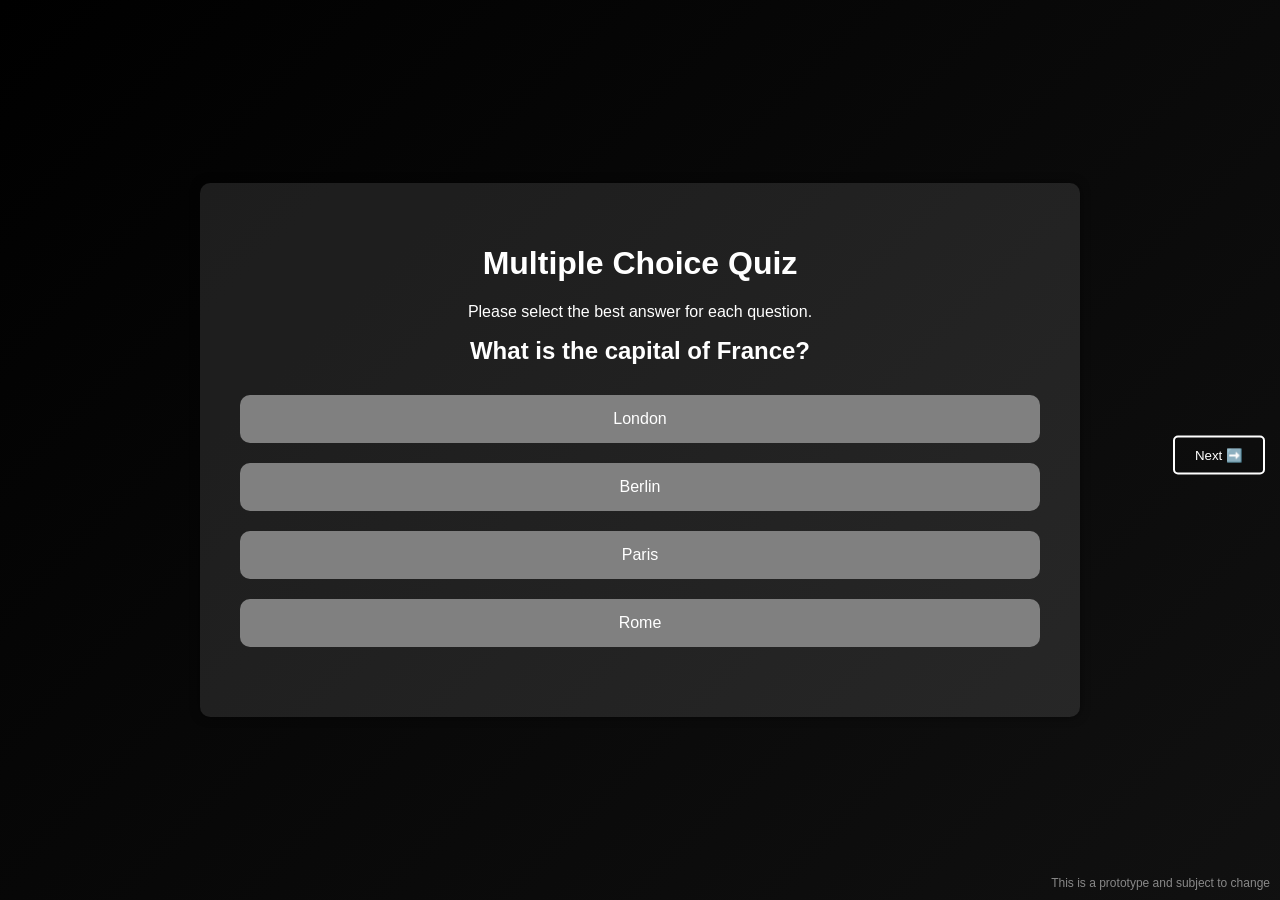
==== quiz.html @ 1c0ed104 "files added" ====
<!DOCTYPE html>
<html lang="en">
<head>
    <meta charset="UTF-8">
    <meta name="viewport" content="width=device-width, initial-scale=1.0">
    <title>Multiple Choice Quiz</title>
    <link rel="stylesheet" href="quiz.css">
</head>
<body>
    <div class="quiz-container">
        <h1>Multiple Choice Quiz</h1>
        <p>Please select the best answer for each question.</p>

        <form id="quiz-form" onsubmit="showFinalScore(event)">
            <div class="question-container" id="question1">
                <div class="question">What is the capital of France?</div>
                <ul class="options">
                    <li><label><input type="radio" name="q1" value="London"> London</label></li>
                    <li><label><input type="radio" name="q1" value="Berlin"> Berlin</label></li>
                    <li><label><input type="radio" name="q1" value="Paris"> Paris</label></li>
                    <li><label><input type="radio" name="q1" value="Rome"> Rome</label></li>
                </ul>
                <button type="button" class="nav-button next" onclick="showNextQuestion(1)">Next ➡️</button>
            </div>

            <div class="question-container" id="question2">
                <div class="question">Who painted the Mona Lisa?</div>
                <ul class="options">
                    <li><label><input type="radio" name="q2" value="Michelangelo"> Michelangelo</label></li>
                    <li><label><input type="radio" name="q2" value="Leonardo da Vinci"> Leonardo da Vinci</label></li>
                    <li><label><input type="radio" name="q2" value="Vincent van Gogh"> Vincent van Gogh</label></li>
                    <li><label><input type="radio" name="q2" value="Pablo Picasso"> Pablo Picasso</label></li>
                </ul>
                <button type="button" class="nav-button prev" onclick="showPreviousQuestion(2)">⬅️ Previous</button>
                <button type="button" class="nav-button next" onclick="showNextQuestion(2)">Next ➡️</button>
            </div>

            <div class="question-container" id="question3">
                <div class="question">What is the highest mountain in the world?</div>
                <ul class="options">
                    <li><label><input type="radio" name="q3" value="Mount Everest"> Mount Everest</label></li>
                    <li><label><input type="radio" name="q3" value="K2"> K2</label></li>
                    <li><label><input type="radio" name="q3" value="Kangchenjunga"> Kangchenjunga</label></li>
                    <li><label><input type="radio" name="q3" value="Lhotse"> Lhotse</label></li>
                </ul>
                <button type="button" class="nav-button prev" onclick="showPreviousQuestion(3)">⬅️ Previous</button>
                <button type="submit" class="submit-button">Submit Quiz</button>
            </div>

            <div id="final-score" class="final-score-container">
                <h2>Your Score: <span id="score"></span></h2>
                <h3>Percentage: <span id="percentage"></span>%</h3>
            </div>
        </form>
    </div>
    <div class="disclaimer">This is a prototype and subject to change</div>
    <script src="script.js"></script>
</body>
</html>
---- quiz.css ----
@font-face {
    font-family: 'SF Pro';
    src: url('C:\Users\cinda\Desktop\school\proj\SF-Pro-Display-Regular.otf') format('opentype');
}

body {
    font-family: 'SF Pro', sans-serif;
    margin: 0;
    padding: 0;
    background: linear-gradient(135deg, #000000 0%, #434343 100%);
    background-size: 400% 400%;
    color: white;
    height: 100vh;
    display: flex;
    justify-content: center;
    align-items: center;
    animation: gradientBackground 1800s ease infinite;
}

@keyframes gradientBackground {
    0% { background-position: 0% 50%; }
    50% { background-position: 100% 50%; }
    100% { background-position: 0% 50%; }
}

.quiz-container {
    text-align: center;
    background-color: rgba(255, 255, 255, 0.1);
    padding: 40px;
    border-radius: 10px;
    max-width: 800px;
    width: 100%;
    box-shadow: 0 0 10px rgba(0, 0, 0, 0.5);
}

.question-container {
    display: none;
    transition: opacity 0.5s ease-in-out;
}

.question {
    font-weight: bold;
    margin-bottom: 30px;
    font-size: 24px;
}

.options {
    list-style: none;
    padding: 0;
    margin-bottom: 30px;
}

.options li {
    margin-bottom: 20px;
}

.options label {
    display: block;
    background-color: grey;
    padding: 15px 20px;
    border-radius: 10px;
    cursor: pointer;
    transition: background-color 0.3s ease;
}

.options input[type="radio"] {
    display: none;
}

.options label.correct {
    background-color: green !important;
}

.options label.incorrect {
    background-color: red !important;
}

.nav-button, .submit-button {
    background-color: transparent;
    color: white;
    border: 2px solid white;
    padding: 10px 20px;
    margin: 5px;
    cursor: pointer;
    border-radius: 5px;
    position: absolute;
    top: 50%;
    transform: translateY(-50%);
}

.nav-button.next {
    right: 10px;
}

.nav-button.prev {
    left: 10px;
}

.submit-button {
    position: static;
    display: inline-block;
    margin-top: 20px;
}

.nav-button:hover, .submit-button:hover {
    background-color: rgba(255, 255, 255, 0.2);
}

.final-score-container {
    display: none;
    font-size: 24px;
    font-weight: bold;
}

.particle {
    position: absolute;
    width: 5px;
    height: 5px;
    background: white;
    border-radius: 50%;
}

.disclaimer {
    position: absolute;
    bottom: 10px;
    right: 10px;
    font-size: 12px;
    color: rgba(255, 255, 255, 0.5);
}
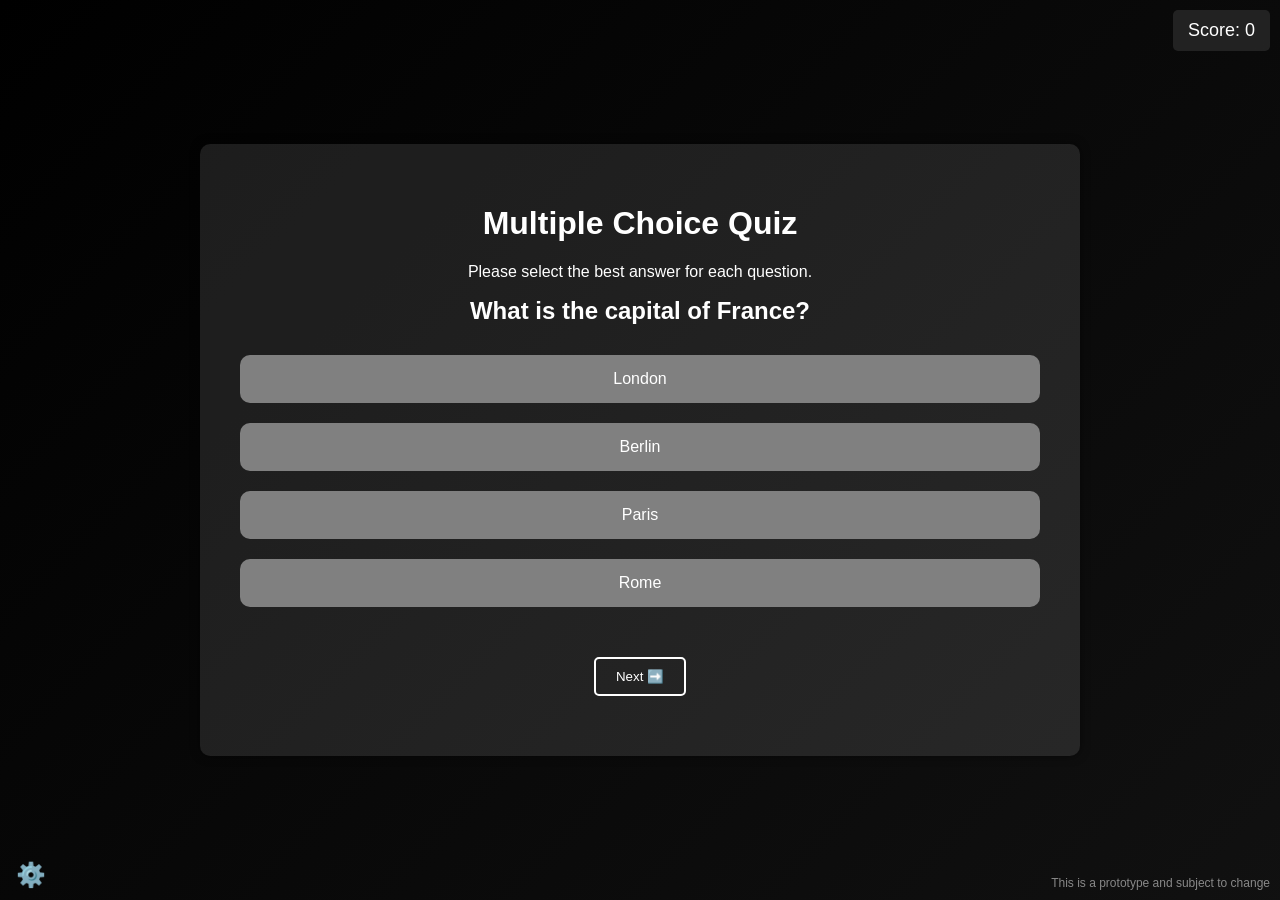
==== commit ce53a90c: "fixed QOL" ====
--- a/quiz.html
+++ b/quiz.html
@@ -7,6 +7,7 @@
     <link rel="stylesheet" href="quiz.css">
 </head>
 <body>
+    <div id="score-counter">Score: 0</div>
     <div class="quiz-container">
         <h1>Multiple Choice Quiz</h1>
         <p>Please select the best answer for each question.</p>
@@ -44,16 +45,44 @@
                     <li><label><input type="radio" name="q3" value="Lhotse"> Lhotse</label></li>
                 </ul>
                 <button type="button" class="nav-button prev" onclick="showPreviousQuestion(3)">⬅️ Previous</button>
-                <button type="submit" class="submit-button">Submit Quiz</button>
+                <button type="submit" class="submit-button" onclick="showFinalScore">Submit Quiz</button>
             </div>
-
+        </form>
             <div id="final-score" class="final-score-container">
                 <h2>Your Score: <span id="score"></span></h2>
                 <h3>Percentage: <span id="percentage"></span>%</h3>
             </div>
-        </form>
     </div>
     <div class="disclaimer">This is a prototype and subject to change</div>
+    
+    <!-- Config Button -->
+    <button id="config-button" onclick="toggleConfigPanel()">⚙️</button>
+
+    <!-- Config Panel -->
+    <div id="config-panel">
+        <!-- Close Button -->
+        <button id="config-close-button" onclick="toggleConfigPanel()">✖️</button>
+        <form id="login-form" onsubmit="authenticate(event)">
+            <h2>Admin Login</h2>
+            <input type="text" id="username" placeholder="Username" required>
+            <input type="password" id="password" placeholder="Password" required>
+            <button type="submit">Login</button>
+        </form>
+        <div id="config-content" style="display: none;">
+            <h2>Add New Question</h2>
+            <input type="text" id="new-question-text" placeholder="Question" required>
+            <!-- Input fields for options -->
+            <input type="text" id="new-option1" placeholder="Option 1" required>
+            <input type="text" id="new-option2" placeholder="Option 2" required>
+            <input type="text" id="new-option3" placeholder="Option 3" required>
+            <input type="text" id="new-option4" placeholder="Option 4" required>
+            <input type="text" id="new-question-answer" placeholder="Correct Answer" required>
+            <input type="text" id="new-question-reason" placeholder="Answer Explanation" required>
+            <button onclick="addNewQuestion()">Add Question</button>
+            <button onclick="logout()">Logout</button>
+        </div>
+    </div>
+
     <script src="script.js"></script>
 </body>
 </html>
--- a/quiz.css
+++ b/quiz.css
@@ -127,3 +127,106 @@
     font-size: 12px;
     color: rgba(255, 255, 255, 0.5);
 }
+
+#score-counter {
+    position: fixed;
+    top: 10px;
+    right: 10px;
+    font-size: 18px;
+    background-color: rgba(255, 255, 255, 0.1);
+    padding: 10px 15px;
+    border-radius: 5px;
+}
+
+#config-button {
+    position: fixed;
+    bottom: 10px;
+    left: 10px;
+    background-color: transparent;
+    color: white;
+    border: none;
+    font-size: 24px;
+    cursor: pointer;
+    transition: transform 0.3s ease;
+}
+
+#config-button:hover {
+    transform: rotate(90deg);
+}
+
+#config-panel {
+    position: fixed;
+    bottom: -100%;
+    left: 0;
+    width: 100%;
+    max-width: 400px; /* Increase the width to accommodate input fields */
+    background-color: rgba(0, 0, 0, 0.95);
+    color: white;
+    padding: 20px;
+    box-sizing: border-box;
+    transition: bottom 0.5s ease;
+    overflow-y: auto; /* Add scroll if content exceeds panel height */
+}
+
+#config-panel.open {
+    bottom: 0;
+}
+
+#config-panel h2 {
+    margin-top: 0;
+}
+
+#config-panel input {
+    width: 100%;
+    padding: 10px;
+    margin-bottom: 10px;
+    background-color: #333;
+    border: none;
+    color: white;
+    border-radius: 5px;
+    box-sizing: border-box; /* Ensure padding doesn't exceed container width */
+}
+
+#config-panel button {
+    width: 100%;
+    padding: 10px;
+    background-color: #555;
+    border: none;
+    color: white;
+    border-radius: 5px;
+    cursor: pointer;
+    margin-bottom: 10px;
+}
+
+#config-panel button:hover {
+    background-color: #777;
+}
+
+#config-close-button {
+    position: absolute;
+    top: 10px;
+    right: 10px;
+    background-color: transparent;
+    color: white;
+    border: none;
+    font-size: 24px;
+    cursor: pointer;
+}
+
+#config-close-button:hover {
+    color: #aaa;
+}
+
+/* Adjust navigation buttons inside question-container */
+.question-container .nav-button {
+    position: static;
+    top: auto;
+    transform: none;
+    margin: 20px 5px;
+}
+
+/* Adjust submit button positioning */
+.question-container .submit-button {
+    display: block;
+    margin: 20px auto;
+}
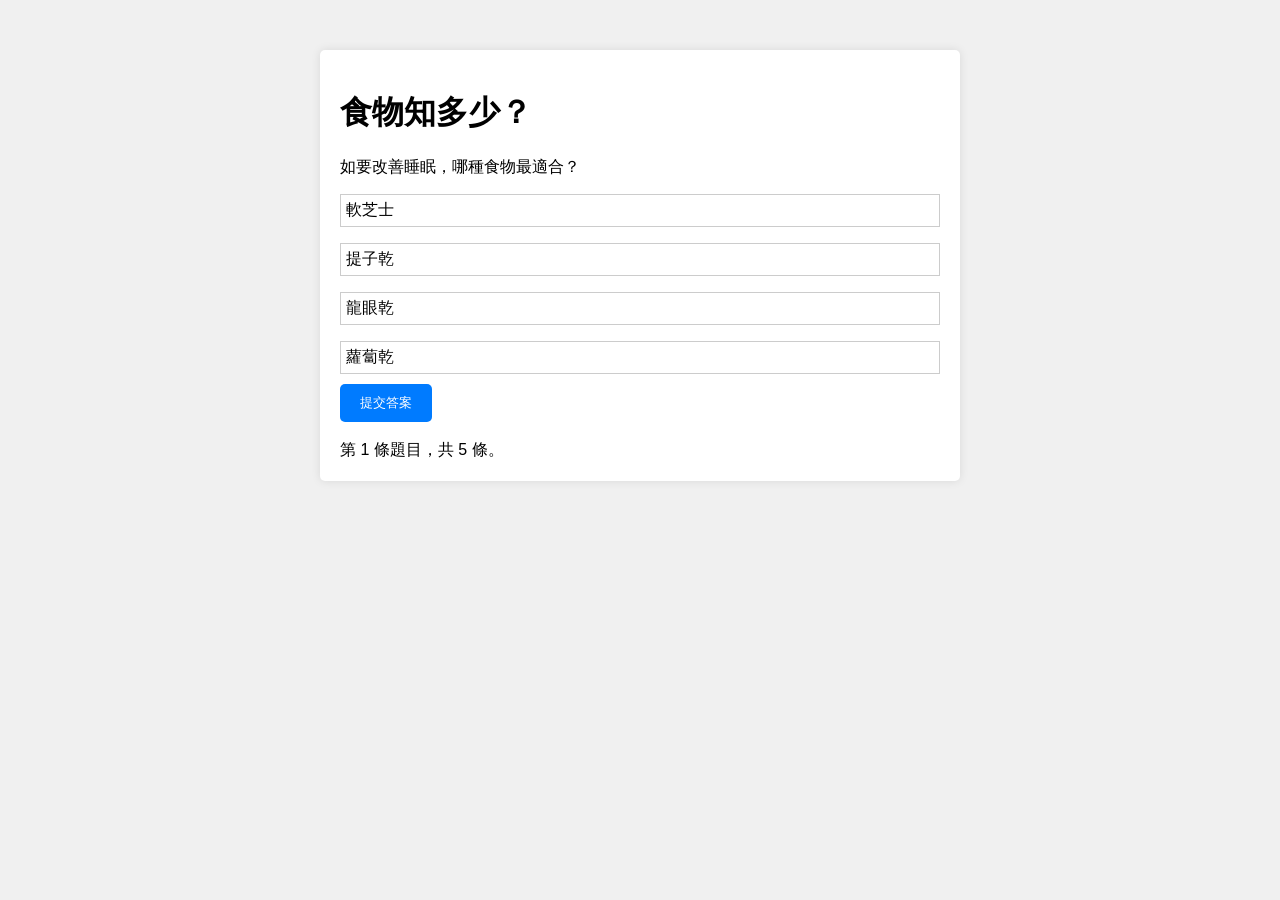
==== commit 815d2525: "kai him fixes" ====
--- a/quiz.html
+++ b/quiz.html
@@ -3,86 +3,23 @@
 <head>
     <meta charset="UTF-8">
     <meta name="viewport" content="width=device-width, initial-scale=1.0">
-    <title>Multiple Choice Quiz</title>
-    <link rel="stylesheet" href="quiz.css">
+    <title>食物知多少？</title>
+    <link rel="stylesheet" href="styles.css">
 </head>
 <body>
-    <div id="score-counter">Score: 0</div>
     <div class="quiz-container">
-        <h1>Multiple Choice Quiz</h1>
-        <p>Please select the best answer for each question.</p>
-
-        <form id="quiz-form" onsubmit="showFinalScore(event)">
-            <div class="question-container" id="question1">
-                <div class="question">What is the capital of France?</div>
-                <ul class="options">
-                    <li><label><input type="radio" name="q1" value="London"> London</label></li>
-                    <li><label><input type="radio" name="q1" value="Berlin"> Berlin</label></li>
-                    <li><label><input type="radio" name="q1" value="Paris"> Paris</label></li>
-                    <li><label><input type="radio" name="q1" value="Rome"> Rome</label></li>
-                </ul>
-                <button type="button" class="nav-button next" onclick="showNextQuestion(1)">Next ➡️</button>
-            </div>
-
-            <div class="question-container" id="question2">
-                <div class="question">Who painted the Mona Lisa?</div>
-                <ul class="options">
-                    <li><label><input type="radio" name="q2" value="Michelangelo"> Michelangelo</label></li>
-                    <li><label><input type="radio" name="q2" value="Leonardo da Vinci"> Leonardo da Vinci</label></li>
-                    <li><label><input type="radio" name="q2" value="Vincent van Gogh"> Vincent van Gogh</label></li>
-                    <li><label><input type="radio" name="q2" value="Pablo Picasso"> Pablo Picasso</label></li>
-                </ul>
-                <button type="button" class="nav-button prev" onclick="showPreviousQuestion(2)">⬅️ Previous</button>
-                <button type="button" class="nav-button next" onclick="showNextQuestion(2)">Next ➡️</button>
-            </div>
-
-            <div class="question-container" id="question3">
-                <div class="question">What is the highest mountain in the world?</div>
-                <ul class="options">
-                    <li><label><input type="radio" name="q3" value="Mount Everest"> Mount Everest</label></li>
-                    <li><label><input type="radio" name="q3" value="K2"> K2</label></li>
-                    <li><label><input type="radio" name="q3" value="Kangchenjunga"> Kangchenjunga</label></li>
-                    <li><label><input type="radio" name="q3" value="Lhotse"> Lhotse</label></li>
-                </ul>
-                <button type="button" class="nav-button prev" onclick="showPreviousQuestion(3)">⬅️ Previous</button>
-                <button type="submit" class="submit-button" onclick="showFinalScore">Submit Quiz</button>
-            </div>
-        </form>
-            <div id="final-score" class="final-score-container">
-                <h2>Your Score: <span id="score"></span></h2>
-                <h3>Percentage: <span id="percentage"></span>%</h3>
-            </div>
+        <h1>食物知多少？</h1>
+        <div id="question"></div>
+        <div id="options"></div>
+        <div id="submit">
+            <button onclick="checkAnswer()">提交答案</button>
+        </div>
+        <br>
+        <div id="result"></div>
+        <div id="end"></div>
+        <div id="qCorrect"></div>
     </div>
-    <div class="disclaimer">This is a prototype and subject to change</div>
-    
-    <!-- Config Button -->
-    <button id="config-button" onclick="toggleConfigPanel()">⚙️</button>
-
-    <!-- Config Panel -->
-    <div id="config-panel">
-        <!-- Close Button -->
-        <button id="config-close-button" onclick="toggleConfigPanel()">✖️</button>
-        <form id="login-form" onsubmit="authenticate(event)">
-            <h2>Admin Login</h2>
-            <input type="text" id="username" placeholder="Username" required>
-            <input type="password" id="password" placeholder="Password" required>
-            <button type="submit">Login</button>
-        </form>
-        <div id="config-content" style="display: none;">
-            <h2>Add New Question</h2>
-            <input type="text" id="new-question-text" placeholder="Question" required>
-            <!-- Input fields for options -->
-            <input type="text" id="new-option1" placeholder="Option 1" required>
-            <input type="text" id="new-option2" placeholder="Option 2" required>
-            <input type="text" id="new-option3" placeholder="Option 3" required>
-            <input type="text" id="new-option4" placeholder="Option 4" required>
-            <input type="text" id="new-question-answer" placeholder="Correct Answer" required>
-            <input type="text" id="new-question-reason" placeholder="Answer Explanation" required>
-            <button onclick="addNewQuestion()">Add Question</button>
-            <button onclick="logout()">Logout</button>
-        </div>
-    </div>
-
-    <script src="script.js"></script>
+    <script src="quiz.js">
+    </script>
 </body>
-</html>
+</html>
--- a/styles.css
+++ b/styles.css
@@ -0,0 +1,57 @@
+body {
+    font-family: Arial, sans-serif;
+    background-color: #f0f0f0;
+}
+
+.quiz-container {
+    max-width: 600px;
+    margin: 50px auto;
+    padding: 20px;
+    background-color: #fff;
+    border-radius: 5px;
+    box-shadow: 0 0 10px rgba(0, 0, 0, 0.1);
+}
+
+button {
+    padding: 10px 20px;
+    margin-top: 10px;
+    background-color: #007bff;
+    color: #fff;
+    border: none;
+    border-radius: 5px;
+    cursor: pointer;
+}
+
+button:hover {
+    background-color: #0056b3;
+}
+
+label, input {
+  display: block;
+  position: relative;
+  top: 0;
+  left: 0;
+  right: 0;
+  bottom: 0;
+}
+
+input[type="radio"] {
+  opacity: 0;
+  z-index: 100;
+}
+
+input[type="radio"]:checked+label,
+.Checked+label {
+  background: yellow;
+}
+
+label {
+  padding: 5px;
+  border: 1px solid #CCC;
+  cursor: pointer;
+  z-index: 90;
+}
+
+label:hover {
+  background: #DDD;
+}
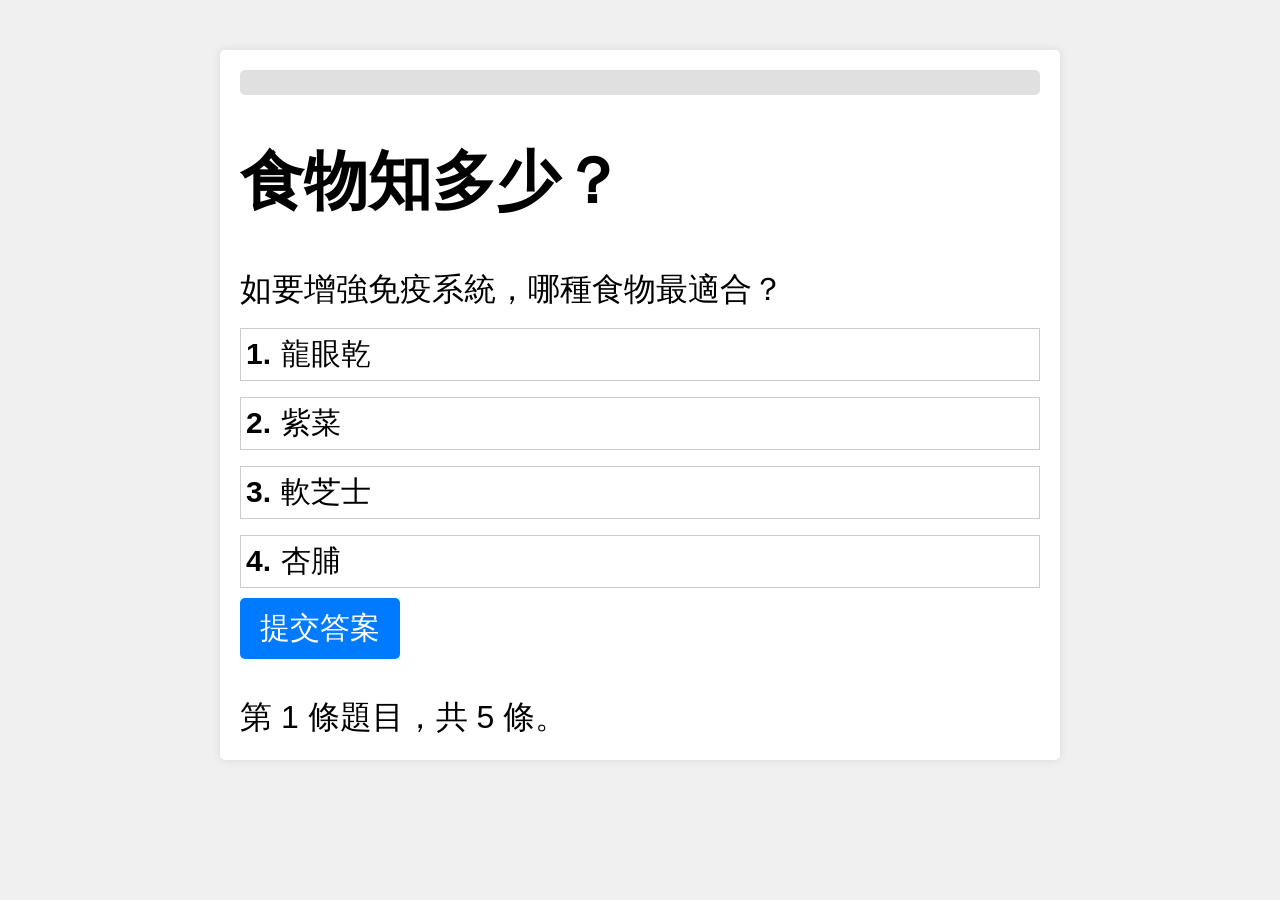
==== commit 4ec8d23c: "major improvements, added features 1. keyboard compatible 2. added progress bar 3. fixed some bugs 4" ====
--- a/quiz.html
+++ b/quiz.html
@@ -8,6 +8,10 @@
 </head>
 <body>
     <div class="quiz-container">
+        <!-- Progress Bar -->
+        <div id="progress-bar-container">
+            <div id="progress-bar"></div>
+        </div>
         <h1>食物知多少？</h1>
         <div id="question"></div>
         <div id="options"></div>
@@ -17,9 +21,17 @@
         <br>
         <div id="result"></div>
         <div id="end"></div>
+        <div id="restart" style="display: none;">
+            <button onclick="restartQuiz()">重新開始</button> <!-- Chinese for "Restart" -->
+        </div>
         <div id="qCorrect"></div>
     </div>
-    <script src="quiz.js">
-    </script>
+    <div id="explanation-modal" class="modal">
+        <div class="modal-content">
+            <button class="close-button" onclick="closeModal()">關閉</button>
+            <p id="explanation-text"></p>
+        </div>
+    </div>
+    <script src="quiz.js"></script>
 </body>
 </html>
--- a/styles.css
+++ b/styles.css
@@ -1,10 +1,11 @@
 body {
     font-family: Arial, sans-serif;
     background-color: #f0f0f0;
+    font-size: 200%; /* Increased font size by 100% */
 }
 
 .quiz-container {
-    max-width: 600px;
+    max-width: 800px; /* Increased from 600px to 800px */
     margin: 50px auto;
     padding: 20px;
     background-color: #fff;
@@ -24,6 +25,10 @@
 
 button:hover {
     background-color: #0056b3;
+}
+
+button, label {
+    font-size: 30px; /* Set a uniform font size */
 }
 
 label, input {
@@ -50,8 +55,95 @@
   border: 1px solid #CCC;
   cursor: pointer;
   z-index: 90;
+  display: flex;
+  align-items: center;
 }
 
 label:hover {
   background: #DDD;
+}
+
+label::before {
+  content: attr(data-number) ". ";
+  font-weight: bold;
+  margin-right: 10px;
+}
+
+.modal {
+    display: none; /* Hidden by default */
+    position: fixed;
+    z-index: 999;
+    left: 0;
+    top: 0;
+    width: 100%; /* Full width */
+    height: 100%; /* Full height */
+    overflow: auto; /* Enable scroll if needed */
+    background-color: rgba(0, 0, 0, 0.5); /* Black with opacity */
+}
+
+.modal-content {
+    background-color: #fff;
+    margin: 15% auto; /* Centered */
+    padding: 20px;
+    border: 1px solid #888;
+    width: 80%; /* Adjust as needed */
+    position: relative;
+    border-radius: 5px;
+}
+
+.modal-content p {
+    font-size: 24px; /* Adjust font size for better readability */
+}
+
+.close-button {
+    position: absolute;
+    top: 10px;
+    right: 10px;
+    padding: 10px 20px;
+    font-size: 30px; /* Adjust font size as needed */
+    background-color: #007bff;
+    color: #fff;
+    border: none;
+    border-radius: 5px;
+    cursor: pointer;
+}
+
+.close-button:hover {
+    background-color: #0056b3;
+}
+
+.modal-content button.close-button { /* Added missing dot */
+    outline: none; /* Remove default outline */
+}
+
+#restart button {
+    padding: 10px 20px;
+    margin-top: 10px;
+    background-color: #007bff;
+    color: #fff;
+    border: none;
+    border-radius: 5px;
+    cursor: pointer;
+}
+
+#restart button:hover {
+    background-color: #0056b3;
+}
+
+/* Progress Bar Styles */
+#progress-bar-container {
+    width: 100%;
+    background-color: #e0e0e0;
+    border-radius: 5px;
+    margin-bottom: 20px;
+    height: 25px;
+    overflow: hidden;
+}
+
+#progress-bar {
+    height: 100%;
+    width: 0%;
+    background-color: #76c7c0;
+    border-radius: 5px;
+    transition: width 0.3s ease;
 }
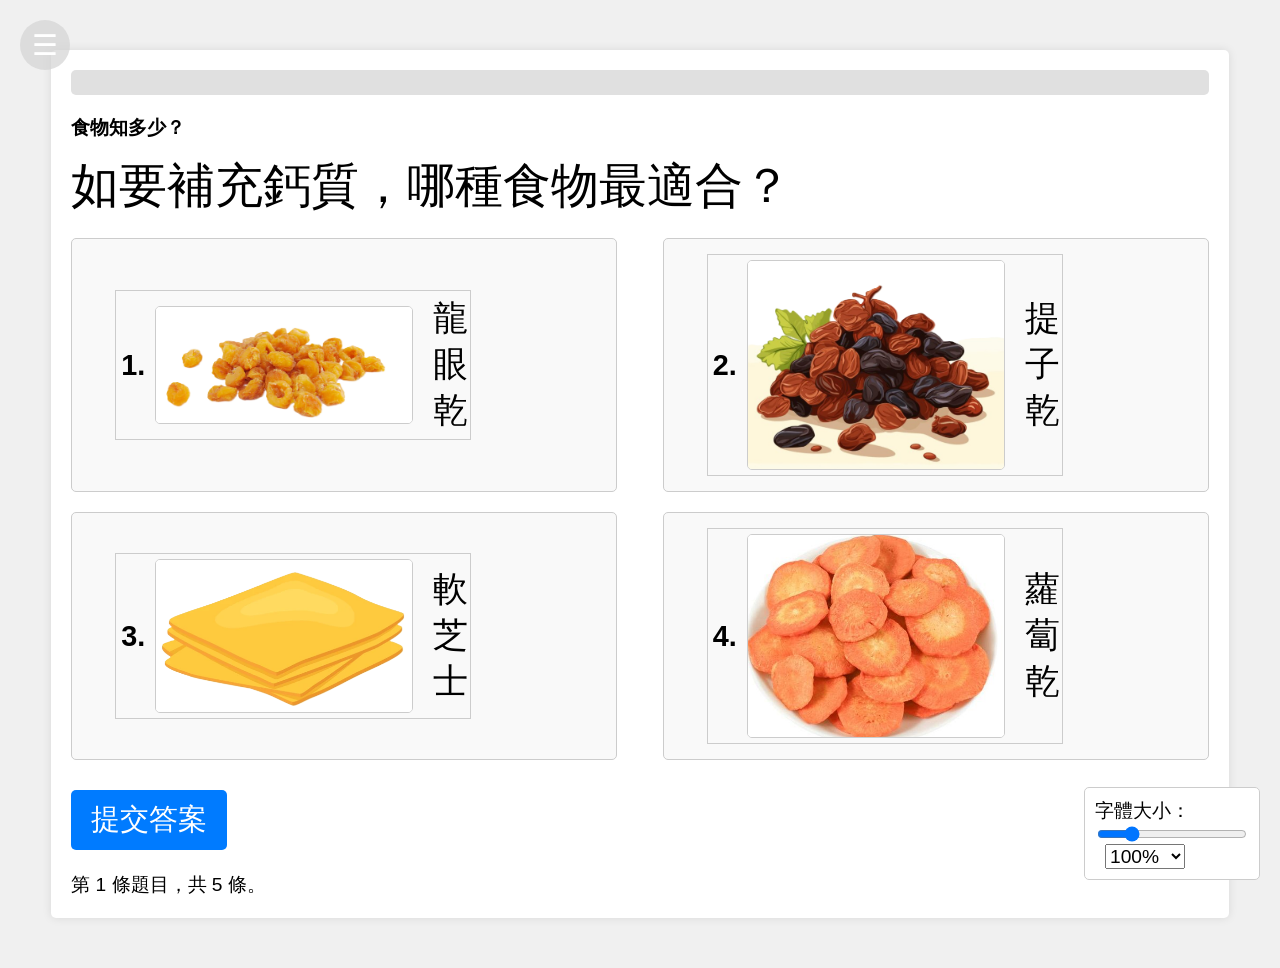
==== commit b86148b2: "Add quiz.html and implement sidebar navigation; remove index.html" ====
--- a/quiz.html
+++ b/quiz.html
@@ -3,7 +3,7 @@
 <head>
     <meta charset="UTF-8">
     <meta name="viewport" content="width=device-width, initial-scale=1.0">
-    <title>食物知多少？</title>
+    <title>回味無窮</title>
     <link rel="stylesheet" href="styles.css">
 </head>
 <body>
@@ -14,7 +14,7 @@
         </div>
         <h1>食物知多少？</h1>
         <div id="question"></div>
-        <div id="options"></div>
+        <div id="options" class="options-container"></div>
         <div id="submit">
             <button onclick="checkAnswer()">提交答案</button>
         </div>
@@ -32,6 +32,30 @@
             <p id="explanation-text"></p>
         </div>
     </div>
+    <!-- Text Magnifier Slider -->
+    <div id="text-magnifier">
+        字體大小：
+        <input type="range" id="fontSizeSlider" min="50" max="300" value="100">
+        <select id="fontSizeSelect">
+            <option value="50">50%</option>
+            <option value="100" selected>100%</option>
+            <option value="150">150%</option>
+            <option value="200">200%</option>
+            <option value="250">250%</option>
+            <option value="300">300%</option>
+        </select>
+    </div>
+
+    <!-- Add Sidebar -->
+    <div id="sidebar" class="sidebar">
+        <a href="index.html" class="closebtn" onclick="closeSidebar()">&times;</a>
+        <a href="index.html">首頁</a>
+        <a href="index.html">測驗頁面</a> <!-- Added link to the quiz page -->
+    </div>
+
+    <!-- Add Toggle Button -->
+    <span class="openbtn" onclick="openSidebar()">&#9776;</span>
+
     <script src="quiz.js"></script>
 </body>
 </html>
--- a/styles.css
+++ b/styles.css
@@ -1,16 +1,18 @@
 body {
     font-family: Arial, sans-serif;
     background-color: #f0f0f0;
-    font-size: 200%; /* Increased font size by 100% */
+    font-size: 120%; /* Increased base font size */
 }
 
 .quiz-container {
-    max-width: 800px; /* Increased from 600px to 800px */
+    max-width: 90%; /* Changed from fixed width to 90% */
     margin: 50px auto;
     padding: 20px;
     background-color: #fff;
     border-radius: 5px;
     box-shadow: 0 0 10px rgba(0, 0, 0, 0.1);
+    position: relative;
+    z-index: 1; /* Lower z-index to stay below the open button */
 }
 
 button {
@@ -28,7 +30,7 @@
 }
 
 button, label {
-    font-size: 30px; /* Set a uniform font size */
+    font-size: 1.5em; /* Use relative units */
 }
 
 label, input {
@@ -64,9 +66,8 @@
 }
 
 label::before {
-  content: attr(data-number) ". ";
-  font-weight: bold;
-  margin-right: 10px;
+  /* Remove the content to avoid numbering duplication */
+  content: "";
 }
 
 .modal {
@@ -89,18 +90,22 @@
     width: 80%; /* Adjust as needed */
     position: relative;
     border-radius: 5px;
+    max-height: 80vh; /* Limits the modal height */
+    overflow-y: auto;  /* Adds scroll if content is too long */
+    font-size: 1em; /* Use relative units */
 }
 
 .modal-content p {
-    font-size: 24px; /* Adjust font size for better readability */
+    font-size: 2.5em; /* Increased from 1em to 2.5em */
 }
 
 .close-button {
-    position: absolute;
-    top: 10px;
-    right: 10px;
+    position: absolute; /* Positions the close button relative to modal-content */
+    top: 10px;          /* Positions 10px from the top */
+    right: 10px;        /* Positions 10px from the right */
+    z-index: 1;         /* Ensures the button stays above other elements */
     padding: 10px 20px;
-    font-size: 30px; /* Adjust font size as needed */
+    font-size: 1.5em; /* Use relative units */
     background-color: #007bff;
     color: #fff;
     border: none;
@@ -146,4 +151,249 @@
     background-color: #76c7c0;
     border-radius: 5px;
     transition: width 0.3s ease;
+}
+
+/* Adjust options container to allow side-by-side layout */
+.options-container {
+    display: flex;
+    flex-wrap: wrap;
+    justify-content: space-between;
+    counter-reset: option; /* Initialize counter for options */
+}
+
+/* Consolidated option-container styles for two options per row */
+.option-container {
+    display: flex;
+    align-items: center;
+    margin-bottom: 20px;
+    background-color: #f9f9f9; /* Add background color for uniformity */
+    padding: 15px; /* Add padding for spacing */
+    border: 1px solid #ccc; /* Add border for visual separation */
+    border-radius: 5px; /* Rounded corners for consistency */
+    width: 48%; /* Fit two options per row */
+    box-sizing: border-box; /* Include padding and border in width */
+    font-size: 1em; /* Ensure font-size inherits from body */
+    counter-increment: option; /* Increment counter for each option */
+}
+
+/* Remove margin on the right for every second option */
+.option-container:nth-child(2n) {
+    margin-right: 0;
+}
+
+.option-container input[type="radio"] {
+    margin-right: 10px;
+}
+
+.option-container label {
+    display: flex;
+    align-items: center;
+    cursor: pointer;
+    width: calc(100% - 170px); /* Adjust width to fit next to image */
+}
+
+.option-container label::before {
+    content: counter(option) ". ";
+    font-weight: bold;
+    margin-right: 10px; /* Display counter before label text */
+}
+
+.option-container img {
+    width: 20vw; /* Use viewport width units */
+    height: auto; /* Maintain aspect ratio */
+    margin-right: 20px; /* Space between image and text */
+    border: 1px solid #ccc;
+    border-radius: 5px;
+    object-fit: cover; /* Ensure images maintain aspect ratio */
+    flex-shrink: 0; /* Prevent images from shrinking */
+}
+
+.option-container span {
+    font-size: 1.2em; /* Adjust as needed for larger text */
+    word-break: break-word; /* Wrap text if it's too long */
+    flex-grow: 1; /* Allow text to take remaining space */
+}
+
+/* Set the h1 text to match body font size */
+h1 {
+    font-size: 1em; /* Changed from 2em to match body text */
+}
+
+/* Increase the font size of the question text */
+#question {
+    font-size: 2.5em; /* Set to a larger size for prominence */
+    margin-bottom: 20px; /* Optional: Adds spacing below the question */
+}
+
+#text-magnifier {
+    position: fixed;
+    bottom: 20px;
+    right: 20px;
+    background-color: #fff;
+    padding: 10px;
+    border: 1px solid #ccc;
+    border-radius: 5px;
+    z-index: 1000;
+    /* Adjust width to accommodate the new input */
+    width: auto;
+}
+
+#text-magnifier input[type="range"] {
+    width: 150px;
+    vertical-align: middle;
+}
+
+#text-magnifier input[type="number"] {
+    display: none; /* Hide the number input if still present */
+    width: 60px;
+    margin-left: 10px;
+    vertical-align: middle;
+}
+
+#text-magnifier input {
+    font-size: 1em;
+}
+
+#text-magnifier select {
+    width: 80px;
+    margin-left: 10px;
+    vertical-align: middle;
+    font-size: 1em;
+}
+
+/* Increase font size for result and end text */
+#result {
+    font-size: 2em; /* Make result text larger */
+}
+
+#end {
+    font-size: 2.5em; /* Make end results text even larger */
+}
+
+/* Adjust font sizes for smaller screens */
+@media (max-width: 768px) {
+    body {
+        font-size: 100%; /* Adjust base font size */
+    }
+    
+    .modal-content p,
+    #question,
+    #end,
+    #result {
+        font-size: 1.5em; /* Adjust font sizes */
+    }
+
+    .option-container img {
+        width: 30vw; /* Adjust image size */
+    }
+
+    .option-container {
+        width: 100%; /* Stack options vertically */
+    }
+}
+
+/* Adjust layout for very small screens */
+@media (max-width: 480px) {
+    body {
+        font-size: 90%; /* Further adjust base font size */
+    }
+    
+    .modal-content p,
+    #question,
+    #end,
+    #result {
+        font-size: 1.2em; /* Further adjust font sizes */
+    }
+    
+    .option-container {
+        flex-direction: column; /* Stack options vertically */
+        align-items: flex-start;
+    }
+    
+    .option-container img {
+        width: 50vw; /* Adjust image width */
+        margin-bottom: 10px;
+    }
+    
+    .option-container label {
+        width: 100%; /* Ensure labels take full width */
+    }
+}
+
+/* Sidebar styling */
+.sidebar {
+    height: 100%; /* Full-height */
+    width: 0; /* Initially hidden */
+    position: fixed; /* Stay in place */
+    top: 0;
+    left: 0;
+    background-color: rgba(211, 211, 211, 0.9); /* Light gray with transparency */
+    overflow-x: hidden; /* Disable horizontal scroll */
+    transition: 0.5s; /* Smooth transition */
+    padding-top: 60px; /* Place content 60px from the top */
+    z-index: 1001; /* Above other elements */
+}
+
+.sidebar a {
+    padding: 10px 30px;
+    text-decoration: none;
+    font-size: 1.5em;
+    color: #333; /* Darker text for better readability */
+    display: block;
+    transition: 0.3s;
+}
+
+.sidebar a:hover {
+    color: #000; /* Even darker on hover */
+}
+
+.closebtn {
+    position: absolute;
+    top: 20px;
+    right: 25px;
+    font-size: 2em;
+    margin-left: 50px;
+}
+
+/* Style the toggle button as a smaller round, light gray transparent circle */
+.openbtn {
+    font-size: 1.5em; /* Reduced font size */
+    cursor: pointer;
+    background-color: rgba(211, 211, 211, 0.7); /* Light gray with transparency */
+    color: white;
+    padding: 5px; /* Reduced padding */
+    border: none;
+    border-radius: 50%; /* Makes it a circle */
+    position: fixed;
+    top: 20px;
+    left: 20px;
+    z-index: 1002; /* Ensure it's above quiz elements */
+    width: 40px; /* Reduced width */
+    height: 40px; /* Reduced height */
+    display: flex;
+    align-items: center;
+    justify-content: center;
+}
+
+.openbtn:hover {
+    background-color: rgba(169, 169, 169, 0.7); /* Darker gray on hover */
+}
+
+/* Hide the toggle button when the sidebar is open */
+body.sidebar-open .openbtn {
+    display: none;
+}
+
+/* Adjust quiz-container to have some left margin when sidebar is open */
+body.sidebar-open .quiz-container {
+    margin-left: 250px; /* Adjust based on sidebar width */
+    transition: margin-left 0.5s;
+}
+
+/* Adjust for responsiveness */
+@media screen and (max-width: 600px) {
+    .sidebar a {font-size: 1.2em;}
+    .openbtn {font-size: 1.5em;}
+    .sidebar {padding-top: 15px;}
+    .closebtn {font-size: 1.5em;}
 }
